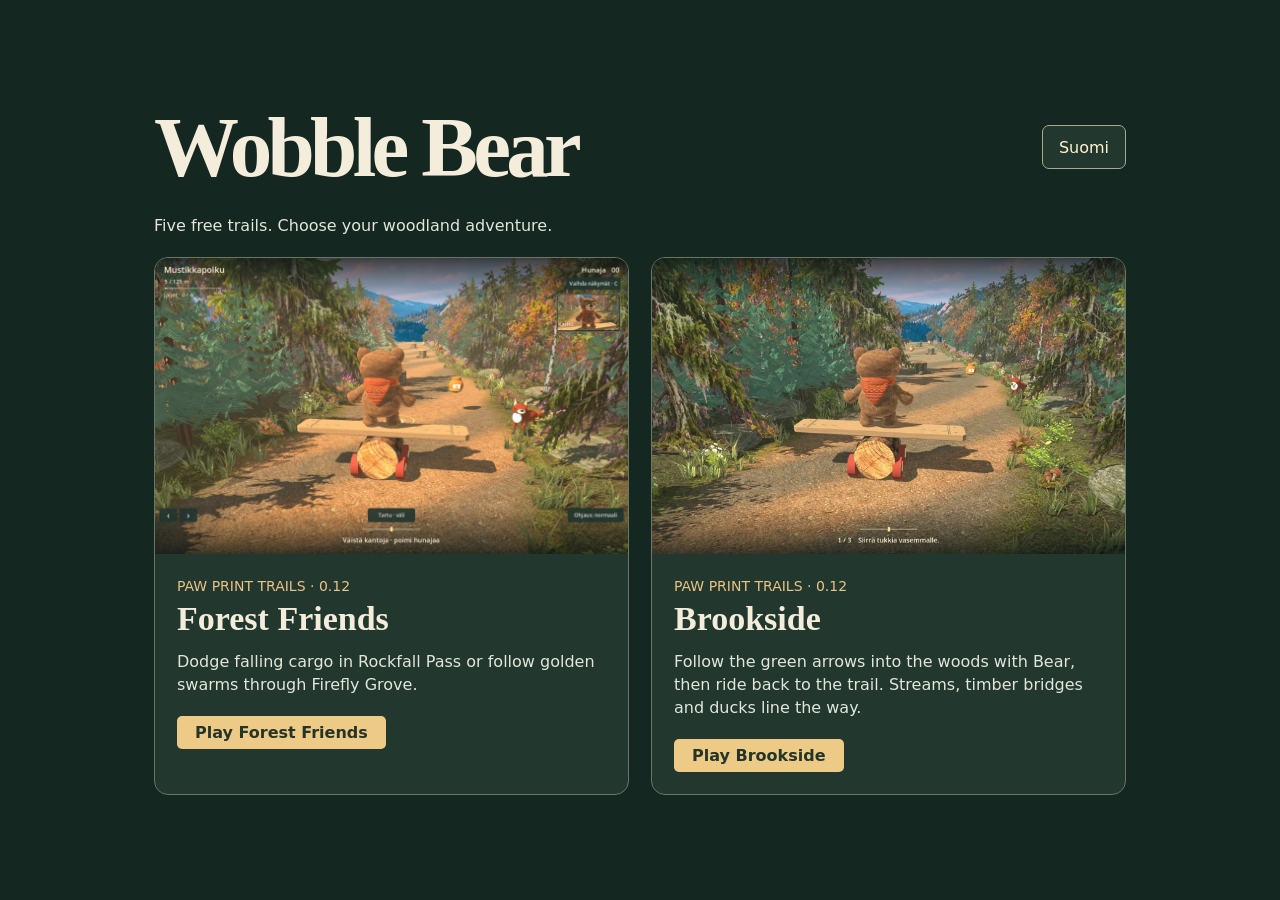
==== index.html @ e185135e "Warn before falling cargo and add Rockfall Pass and Firefly Grove" ====
<!doctype html>
<html lang="en"><head><meta charset="utf-8"><meta name="viewport" content="width=device-width,initial-scale=1"><meta name="theme-color" content="#13251f"><title>Wobble Bear · Choose your trail</title>
<style>
*{box-sizing:border-box}body{margin:0;background:#142720;color:#f5eddb;font-family:system-ui,sans-serif;min-height:100svh;display:grid;align-content:center}main{width:min(1100px,100%);padding:clamp(18px,5vw,64px);margin:auto}h1{font:600 clamp(43px,7vw,85px)/1 Georgia,serif;letter-spacing:-.055em;margin:0 0 32px}.versions{display:grid;grid-template-columns:repeat(auto-fit,minmax(min(100%,290px),1fr));gap:22px}a{display:block;background:#22372d;border:1px solid #677764;border-radius:14px;overflow:hidden;color:inherit;text-decoration:none}a:hover,a:focus-visible{outline:3px solid #ebc57c;outline-offset:3px}img{width:100%;display:block;aspect-ratio:16/10;object-fit:cover}section{padding:22px}small{color:#e8c487;font-size:14px}h2{font:600 34px/1.2 Georgia,serif;margin:4px 0 10px}p{color:#e2e6db;line-height:1.45;margin:0 0 20px}strong{display:inline-block;padding:7px 18px;background:#edcb87;color:#253429;border-radius:5px} 

header{display:flex;justify-content:space-between;align-items:center;gap:12px}#language{border:1px solid #a9a98c;background:#22372d;color:#fff2d0;border-radius:7px;padding:10px 16px;font:inherit;cursor:pointer}#language:focus-visible{outline:3px solid #ebc57c}
header{flex-wrap:wrap;margin-bottom:24px}header h1{margin:0}#language{min-height:44px}
</style><meta name="robots" content="noindex"></head><body><main><header><h1>Wobble Bear</h1><button id="language" type="button">Suomi</button></header><p id="intro">Five free trails. Choose your woodland adventure.</p><div class="versions">
<a href="metsanvaki/"><img src="metsanvaki.webp" alt=""><section><small>PAW PRINT TRAILS · 0.12</small><h2 id="forest">Forest Friends</h2><p id="wood">Dodge falling cargo in Rockfall Pass or follow golden swarms through Firefly Grove.</p><strong id="a">Play Forest Friends</strong></section></a>
<a href="puronvarsi/"><img src="puronvarsi.webp" alt=""><section><small>PAW PRINT TRAILS · 0.12</small><h2 id="brook">Brookside</h2><p id="water">Follow the green arrows into the woods with Bear, then ride back to the trail. Streams, timber bridges and ducks line the way.</p><strong id="b">Play Brookside</strong></section></a>
</div></main><script>
const fi={intro:"Viisi maksutonta rataa. Valitse metsäretki.",forest:"Metsänväki",wood:"Väistä putoavia kuormia Kivisolassa tai seuraa kultaisia valoparvia Kiiltomatolehdossa.",a:"Pelaa Metsänväkeä",brook:"Puronvarsi",water:"Seuraa vihreitä nuolia karhun kanssa metsään ja takaisin päätielle. Matkalla näet puroja, puusiltoja ja sorsia.",b:"Pelaa Puronvartta"};
const en=Object.fromEntries(Object.keys(fi).map(k=>[k,document.getElementById(k).textContent]));
let lang="en";try{if(localStorage.getItem("wobble.language")==="fi") lang="fi"}catch(e){}
function draw(){document.documentElement.lang=lang;document.title=lang==="fi"?"Wobble Bear · Valitse retki":"Wobble Bear · Choose your trail";for(const [k,v] of Object.entries(lang==="fi"?fi:en))document.getElementById(k).textContent=v;document.getElementById("language").textContent=lang==="fi"?"English":"Suomi";document.querySelectorAll("small").forEach(el=>el.textContent=(lang==="fi"?"JÄLKIJAHTI":"PAW PRINT TRAILS")+" · 0.12");}
document.getElementById("language").onclick=()=>{lang=lang==="fi"?"en":"fi";try{localStorage.setItem("wobble.language",lang)}catch(e){}draw()};draw();
</script></body></html>
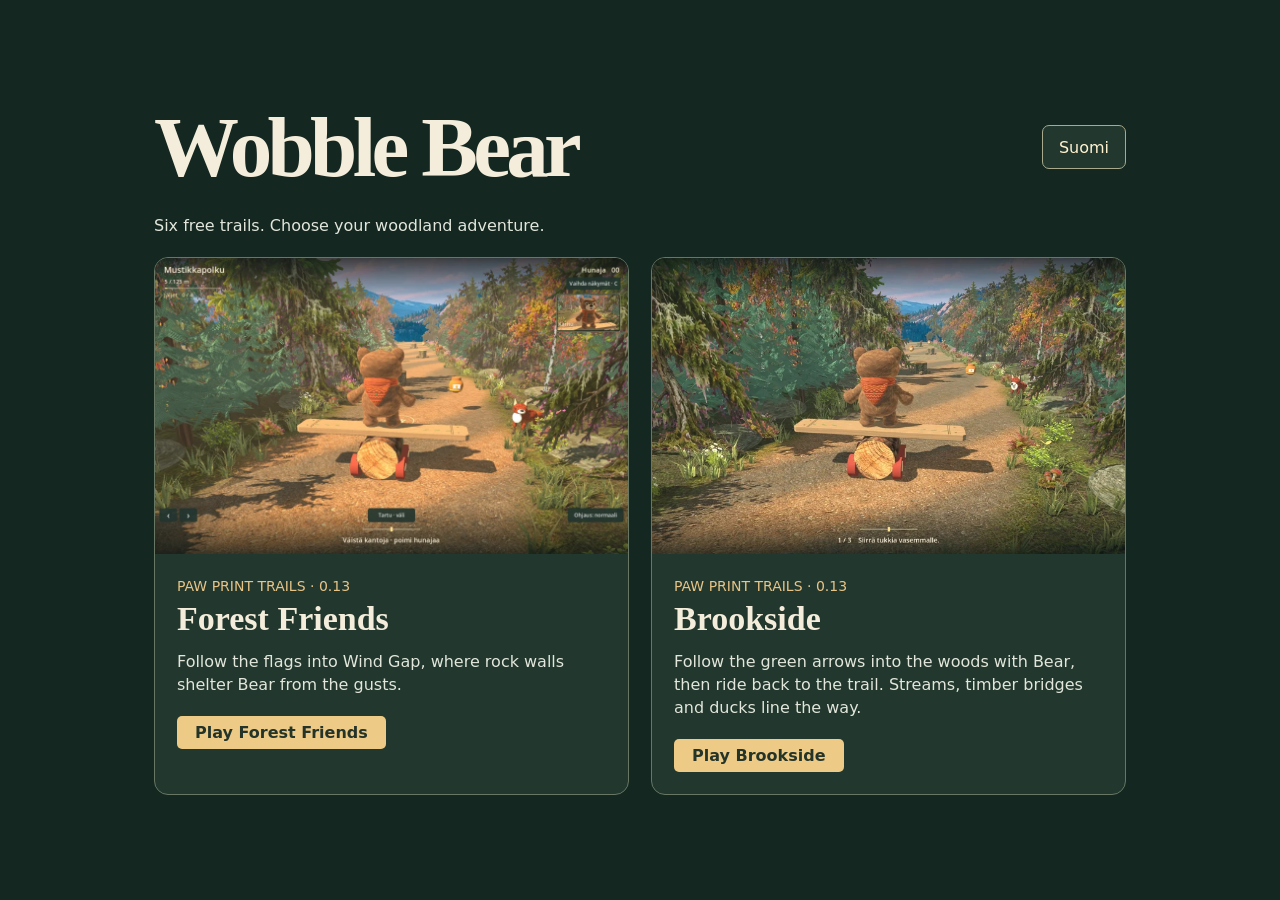
==== commit c0e664e2: "Ride out gusts in Wind Gap and dodge with a full swipe" ====
--- a/index.html
+++ b/index.html
@@ -5,13 +5,13 @@
 
 header{display:flex;justify-content:space-between;align-items:center;gap:12px}#language{border:1px solid #a9a98c;background:#22372d;color:#fff2d0;border-radius:7px;padding:10px 16px;font:inherit;cursor:pointer}#language:focus-visible{outline:3px solid #ebc57c}
 header{flex-wrap:wrap;margin-bottom:24px}header h1{margin:0}#language{min-height:44px}
-</style><meta name="robots" content="noindex"></head><body><main><header><h1>Wobble Bear</h1><button id="language" type="button">Suomi</button></header><p id="intro">Five free trails. Choose your woodland adventure.</p><div class="versions">
-<a href="metsanvaki/"><img src="metsanvaki.webp" alt=""><section><small>PAW PRINT TRAILS · 0.12</small><h2 id="forest">Forest Friends</h2><p id="wood">Dodge falling cargo in Rockfall Pass or follow golden swarms through Firefly Grove.</p><strong id="a">Play Forest Friends</strong></section></a>
-<a href="puronvarsi/"><img src="puronvarsi.webp" alt=""><section><small>PAW PRINT TRAILS · 0.12</small><h2 id="brook">Brookside</h2><p id="water">Follow the green arrows into the woods with Bear, then ride back to the trail. Streams, timber bridges and ducks line the way.</p><strong id="b">Play Brookside</strong></section></a>
+</style><meta name="robots" content="noindex"></head><body><main><header><h1>Wobble Bear</h1><button id="language" type="button">Suomi</button></header><p id="intro">Six free trails. Choose your woodland adventure.</p><div class="versions">
+<a href="metsanvaki/"><img src="metsanvaki.webp" alt=""><section><small>PAW PRINT TRAILS · 0.13</small><h2 id="forest">Forest Friends</h2><p id="wood">Follow the flags into Wind Gap, where rock walls shelter Bear from the gusts.</p><strong id="a">Play Forest Friends</strong></section></a>
+<a href="puronvarsi/"><img src="puronvarsi.webp" alt=""><section><small>PAW PRINT TRAILS · 0.13</small><h2 id="brook">Brookside</h2><p id="water">Follow the green arrows into the woods with Bear, then ride back to the trail. Streams, timber bridges and ducks line the way.</p><strong id="b">Play Brookside</strong></section></a>
 </div></main><script>
-const fi={intro:"Viisi maksutonta rataa. Valitse metsäretki.",forest:"Metsänväki",wood:"Väistä putoavia kuormia Kivisolassa tai seuraa kultaisia valoparvia Kiiltomatolehdossa.",a:"Pelaa Metsänväkeä",brook:"Puronvarsi",water:"Seuraa vihreitä nuolia karhun kanssa metsään ja takaisin päätielle. Matkalla näet puroja, puusiltoja ja sorsia.",b:"Pelaa Puronvartta"};
+const fi={intro:"Kuusi maksutonta rataa. Valitse metsäretki.",forest:"Metsänväki",wood:"Seuraa viirejä Tuulikuruun. Ohjaa kalliovallin suojiin, kun tuuli yltyy.",a:"Pelaa Metsänväkeä",brook:"Puronvarsi",water:"Seuraa vihreitä nuolia karhun kanssa metsään ja takaisin päätielle. Matkalla näet puroja, puusiltoja ja sorsia.",b:"Pelaa Puronvartta"};
 const en=Object.fromEntries(Object.keys(fi).map(k=>[k,document.getElementById(k).textContent]));
 let lang="en";try{if(localStorage.getItem("wobble.language")==="fi") lang="fi"}catch(e){}
-function draw(){document.documentElement.lang=lang;document.title=lang==="fi"?"Wobble Bear · Valitse retki":"Wobble Bear · Choose your trail";for(const [k,v] of Object.entries(lang==="fi"?fi:en))document.getElementById(k).textContent=v;document.getElementById("language").textContent=lang==="fi"?"English":"Suomi";document.querySelectorAll("small").forEach(el=>el.textContent=(lang==="fi"?"JÄLKIJAHTI":"PAW PRINT TRAILS")+" · 0.12");}
+function draw(){document.documentElement.lang=lang;document.title=lang==="fi"?"Wobble Bear · Valitse retki":"Wobble Bear · Choose your trail";for(const [k,v] of Object.entries(lang==="fi"?fi:en))document.getElementById(k).textContent=v;document.getElementById("language").textContent=lang==="fi"?"English":"Suomi";document.querySelectorAll("small").forEach(el=>el.textContent=(lang==="fi"?"JÄLKIJAHTI":"PAW PRINT TRAILS")+" · 0.13");}
 document.getElementById("language").onclick=()=>{lang=lang==="fi"?"en":"fi";try{localStorage.setItem("wobble.language",lang)}catch(e){}draw()};draw();
 </script></body></html>
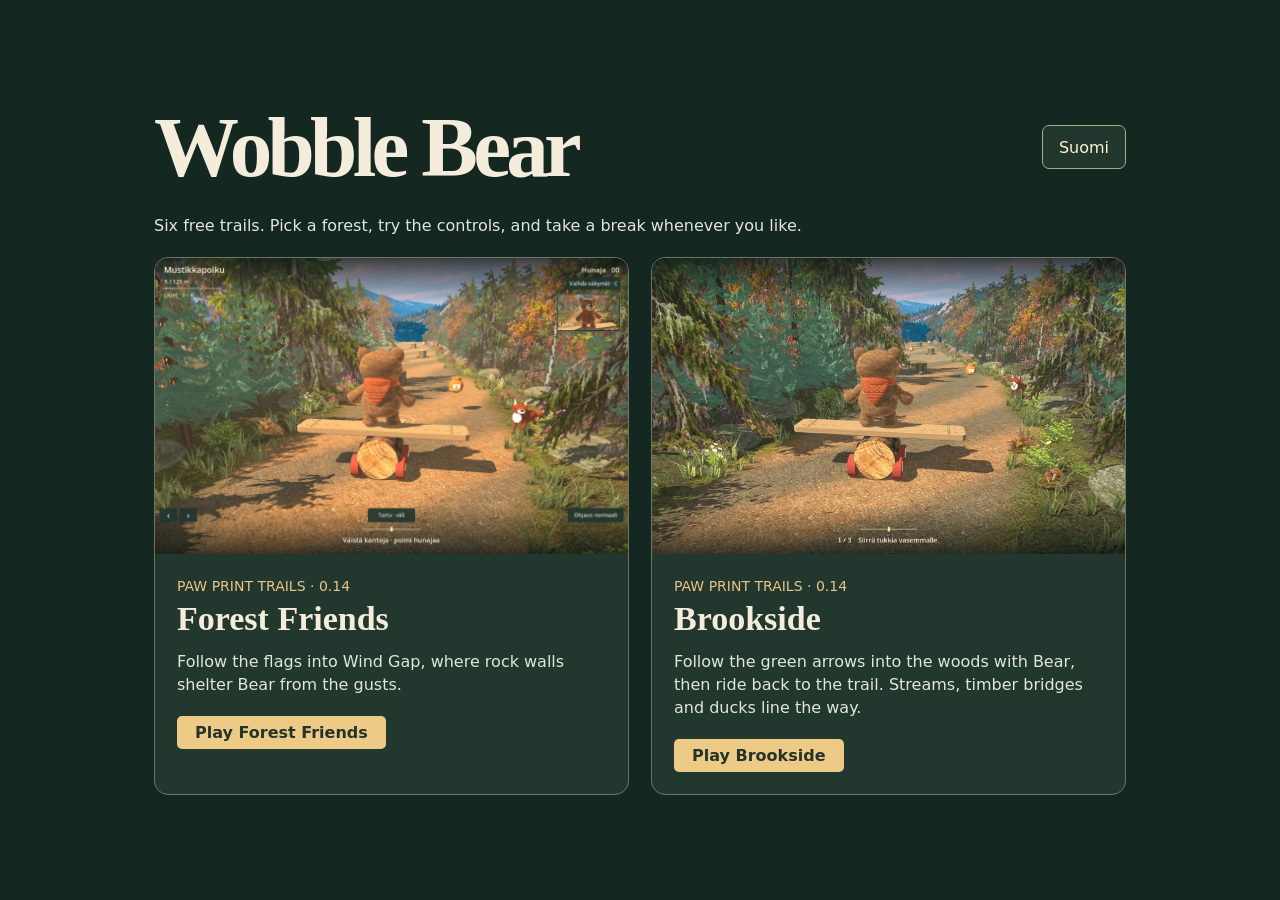
==== commit c8265cab: "Release 0.14: pause the trail and find the board after a tumble" ====
--- a/index.html
+++ b/index.html
@@ -5,13 +5,13 @@
 
 header{display:flex;justify-content:space-between;align-items:center;gap:12px}#language{border:1px solid #a9a98c;background:#22372d;color:#fff2d0;border-radius:7px;padding:10px 16px;font:inherit;cursor:pointer}#language:focus-visible{outline:3px solid #ebc57c}
 header{flex-wrap:wrap;margin-bottom:24px}header h1{margin:0}#language{min-height:44px}
-</style><meta name="robots" content="noindex"></head><body><main><header><h1>Wobble Bear</h1><button id="language" type="button">Suomi</button></header><p id="intro">Six free trails. Choose your woodland adventure.</p><div class="versions">
-<a href="metsanvaki/"><img src="metsanvaki.webp" alt=""><section><small>PAW PRINT TRAILS · 0.13</small><h2 id="forest">Forest Friends</h2><p id="wood">Follow the flags into Wind Gap, where rock walls shelter Bear from the gusts.</p><strong id="a">Play Forest Friends</strong></section></a>
-<a href="puronvarsi/"><img src="puronvarsi.webp" alt=""><section><small>PAW PRINT TRAILS · 0.13</small><h2 id="brook">Brookside</h2><p id="water">Follow the green arrows into the woods with Bear, then ride back to the trail. Streams, timber bridges and ducks line the way.</p><strong id="b">Play Brookside</strong></section></a>
+</style><meta name="robots" content="noindex"></head><body><main><header><h1>Wobble Bear</h1><button id="language" type="button">Suomi</button></header><p id="intro">Six free trails. Pick a forest, try the controls, and take a break whenever you like.</p><div class="versions">
+<a href="metsanvaki/"><img src="metsanvaki.webp" alt=""><section><small>PAW PRINT TRAILS · 0.14</small><h2 id="forest">Forest Friends</h2><p id="wood">Follow the flags into Wind Gap, where rock walls shelter Bear from the gusts.</p><strong id="a">Play Forest Friends</strong></section></a>
+<a href="puronvarsi/"><img src="puronvarsi.webp" alt=""><section><small>PAW PRINT TRAILS · 0.14</small><h2 id="brook">Brookside</h2><p id="water">Follow the green arrows into the woods with Bear, then ride back to the trail. Streams, timber bridges and ducks line the way.</p><strong id="b">Play Brookside</strong></section></a>
 </div></main><script>
-const fi={intro:"Kuusi maksutonta rataa. Valitse metsäretki.",forest:"Metsänväki",wood:"Seuraa viirejä Tuulikuruun. Ohjaa kalliovallin suojiin, kun tuuli yltyy.",a:"Pelaa Metsänväkeä",brook:"Puronvarsi",water:"Seuraa vihreitä nuolia karhun kanssa metsään ja takaisin päätielle. Matkalla näet puroja, puusiltoja ja sorsia.",b:"Pelaa Puronvartta"};
+const fi={intro:"Kuusi maksutonta rataa. Valitse metsä, kokeile ohjausta ja pidä tauko silloin kun haluat.",forest:"Metsänväki",wood:"Seuraa viirejä Tuulikuruun. Ohjaa kalliovallin suojiin, kun tuuli yltyy.",a:"Pelaa Metsänväkeä",brook:"Puronvarsi",water:"Seuraa vihreitä nuolia karhun kanssa metsään ja takaisin päätielle. Matkalla näet puroja, puusiltoja ja sorsia.",b:"Pelaa Puronvartta"};
 const en=Object.fromEntries(Object.keys(fi).map(k=>[k,document.getElementById(k).textContent]));
 let lang="en";try{if(localStorage.getItem("wobble.language")==="fi") lang="fi"}catch(e){}
-function draw(){document.documentElement.lang=lang;document.title=lang==="fi"?"Wobble Bear · Valitse retki":"Wobble Bear · Choose your trail";for(const [k,v] of Object.entries(lang==="fi"?fi:en))document.getElementById(k).textContent=v;document.getElementById("language").textContent=lang==="fi"?"English":"Suomi";document.querySelectorAll("small").forEach(el=>el.textContent=(lang==="fi"?"JÄLKIJAHTI":"PAW PRINT TRAILS")+" · 0.13");}
+function draw(){document.documentElement.lang=lang;document.title=lang==="fi"?"Wobble Bear · Valitse retki":"Wobble Bear · Choose your trail";for(const [k,v] of Object.entries(lang==="fi"?fi:en))document.getElementById(k).textContent=v;document.getElementById("language").textContent=lang==="fi"?"English":"Suomi";document.querySelectorAll("small").forEach(el=>el.textContent=(lang==="fi"?"JÄLKIJAHTI":"PAW PRINT TRAILS")+" · 0.14");}
 document.getElementById("language").onclick=()=>{lang=lang==="fi"?"en":"fi";try{localStorage.setItem("wobble.language",lang)}catch(e){}draw()};draw();
 </script></body></html>
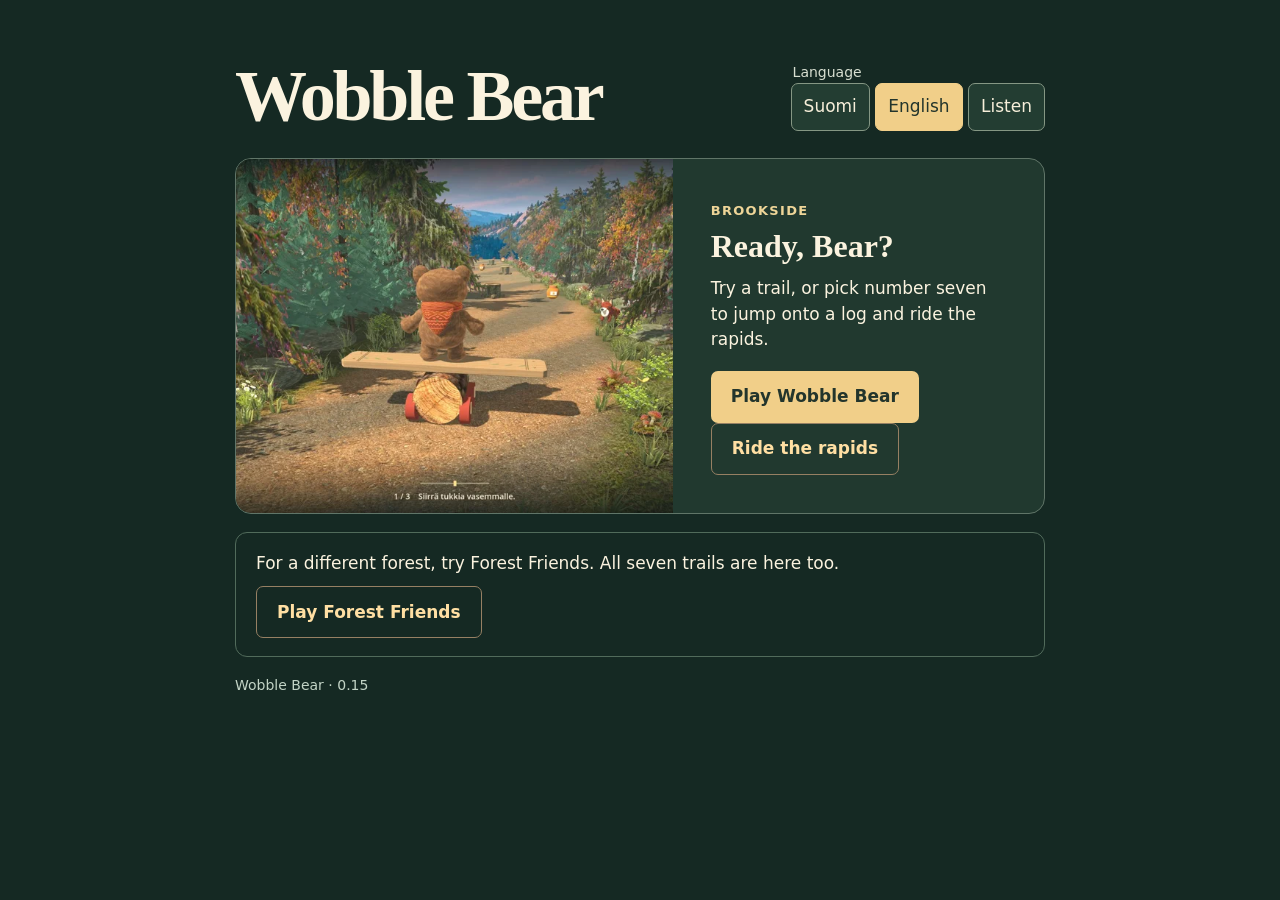
==== commit b6e0a1ca: "Release 0.15: Teron koski, Finnish guidance and two-thumb play" ====
--- a/index.html
+++ b/index.html
@@ -1,17 +1,10 @@
 <!doctype html>
-<html lang="en"><head><meta charset="utf-8"><meta name="viewport" content="width=device-width,initial-scale=1"><meta name="theme-color" content="#13251f"><title>Wobble Bear · Choose your trail</title>
-<style>
-*{box-sizing:border-box}body{margin:0;background:#142720;color:#f5eddb;font-family:system-ui,sans-serif;min-height:100svh;display:grid;align-content:center}main{width:min(1100px,100%);padding:clamp(18px,5vw,64px);margin:auto}h1{font:600 clamp(43px,7vw,85px)/1 Georgia,serif;letter-spacing:-.055em;margin:0 0 32px}.versions{display:grid;grid-template-columns:repeat(auto-fit,minmax(min(100%,290px),1fr));gap:22px}a{display:block;background:#22372d;border:1px solid #677764;border-radius:14px;overflow:hidden;color:inherit;text-decoration:none}a:hover,a:focus-visible{outline:3px solid #ebc57c;outline-offset:3px}img{width:100%;display:block;aspect-ratio:16/10;object-fit:cover}section{padding:22px}small{color:#e8c487;font-size:14px}h2{font:600 34px/1.2 Georgia,serif;margin:4px 0 10px}p{color:#e2e6db;line-height:1.45;margin:0 0 20px}strong{display:inline-block;padding:7px 18px;background:#edcb87;color:#253429;border-radius:5px} 
-
-header{display:flex;justify-content:space-between;align-items:center;gap:12px}#language{border:1px solid #a9a98c;background:#22372d;color:#fff2d0;border-radius:7px;padding:10px 16px;font:inherit;cursor:pointer}#language:focus-visible{outline:3px solid #ebc57c}
-header{flex-wrap:wrap;margin-bottom:24px}header h1{margin:0}#language{min-height:44px}
-</style><meta name="robots" content="noindex"></head><body><main><header><h1>Wobble Bear</h1><button id="language" type="button">Suomi</button></header><p id="intro">Six free trails. Pick a forest, try the controls, and take a break whenever you like.</p><div class="versions">
-<a href="metsanvaki/"><img src="metsanvaki.webp" alt=""><section><small>PAW PRINT TRAILS · 0.14</small><h2 id="forest">Forest Friends</h2><p id="wood">Follow the flags into Wind Gap, where rock walls shelter Bear from the gusts.</p><strong id="a">Play Forest Friends</strong></section></a>
-<a href="puronvarsi/"><img src="puronvarsi.webp" alt=""><section><small>PAW PRINT TRAILS · 0.14</small><h2 id="brook">Brookside</h2><p id="water">Follow the green arrows into the woods with Bear, then ride back to the trail. Streams, timber bridges and ducks line the way.</p><strong id="b">Play Brookside</strong></section></a>
-</div></main><script>
-const fi={intro:"Kuusi maksutonta rataa. Valitse metsä, kokeile ohjausta ja pidä tauko silloin kun haluat.",forest:"Metsänväki",wood:"Seuraa viirejä Tuulikuruun. Ohjaa kalliovallin suojiin, kun tuuli yltyy.",a:"Pelaa Metsänväkeä",brook:"Puronvarsi",water:"Seuraa vihreitä nuolia karhun kanssa metsään ja takaisin päätielle. Matkalla näet puroja, puusiltoja ja sorsia.",b:"Pelaa Puronvartta"};
-const en=Object.fromEntries(Object.keys(fi).map(k=>[k,document.getElementById(k).textContent]));
-let lang="en";try{if(localStorage.getItem("wobble.language")==="fi") lang="fi"}catch(e){}
-function draw(){document.documentElement.lang=lang;document.title=lang==="fi"?"Wobble Bear · Valitse retki":"Wobble Bear · Choose your trail";for(const [k,v] of Object.entries(lang==="fi"?fi:en))document.getElementById(k).textContent=v;document.getElementById("language").textContent=lang==="fi"?"English":"Suomi";document.querySelectorAll("small").forEach(el=>el.textContent=(lang==="fi"?"JÄLKIJAHTI":"PAW PRINT TRAILS")+" · 0.14");}
-document.getElementById("language").onclick=()=>{lang=lang==="fi"?"en":"fi";try{localStorage.setItem("wobble.language",lang)}catch(e){}draw()};draw();
-</script></body></html>
+<html lang="en"><head><meta charset="utf-8"><meta name="viewport" content="width=device-width,initial-scale=1"><meta name="robots" content="noindex"><meta name="theme-color" content="#142720"><title>Wobble Bear</title><style>
+*{box-sizing:border-box}body{margin:0;color:#fbf3df;background:#152923;font:17px/1.5 system-ui,sans-serif}main{width:min(930px,100%);margin:auto;padding:clamp(16px,5vw,60px)}header{display:flex;align-items:center;justify-content:space-between;gap:12px;flex-wrap:wrap;margin-bottom:26px}h1{margin:0;font:600 clamp(38px,7vw,72px)/1 Georgia,serif;letter-spacing:-.045em}fieldset{border:0;margin:0;padding:0}legend{font-size:14px;color:#d8dfd1}button,a{font:inherit}button{cursor:pointer;border:1px solid #859784;background:#233d32;color:#f7efda;min-height:48px;padding:7px 12px;border-radius:7px}button[aria-pressed=true],.play{background:#f1cf89;color:#23352c;border-color:#f1cf89}button:focus-visible,a:focus-visible{outline:3px solid white;outline-offset:4px}.hero{display:grid;grid-template-columns:1fr .85fr;border:1px solid #607568;border-radius:16px;overflow:hidden;background:#21392f}.hero>img{width:100%;height:100%;min-height:270px;object-fit:cover}.content{padding:clamp(18px,4vw,38px)}h2{font:600 32px/1.12 Georgia,serif;margin:6px 0 12px}p{margin:0 0 18px}.kicker{letter-spacing:.10em;font-weight:700;font-size:13px;color:#eed598}.play,.alt{display:inline-flex;align-items:center;justify-content:center;text-decoration:none;min-height:52px;padding:9px 20px;border-radius:7px;font-weight:700}.alt{color:#ffdfa3;border:1px solid #968063}.secondary{margin-top:18px;padding:18px 20px;border:1px solid #516b5b;border-radius:12px}.secondary p{margin-bottom:10px}.version{margin:18px 0;color:#c2d3c5;font-size:14px}@media(max-width:620px){.hero{display:flex;flex-direction:column}.hero>img{min-height:0;height:155px}.content{padding:18px}.play{width:100%}header{margin-bottom:14px}}
+</style></head><body><main><header><h1>Wobble Bear</h1><fieldset><legend id="language">Language</legend><button type="button" id="fi" lang="fi">Suomi</button> <button type="button" id="en" lang="en">English</button> <button id="listen" type="button">Listen</button><audio id="welcome" preload="none"></audio></fieldset></header>
+<div class="hero"><img src="puronvarsi.webp" alt=""><section class="content"><span class="kicker" id="tag">BROOKSIDE</span><h2 id="headline">Ready, Bear?</h2><p id="how">Try a trail, or pick number seven to jump onto a log and ride the rapids.</p><a class="play" id="play" href="puronvarsi/?lang=en">Play Wobble Bear</a> <a class="alt" id="rapids" href="puronvarsi/?lang=en&amp;trail=rapids">Ride the rapids</a></section></div>
+<section class="secondary"><p id="forest">For a different forest, try Forest Friends. All seven trails are here too.</p><a class="alt" id="other" href="metsanvaki/?lang=en">Play Forest Friends</a></section><p class="version">Wobble Bear · 0.15</p></main>
+<script>const copy={en:{listen:"Listen",rapids:"Ride the rapids",language:"Language",tag:"BROOKSIDE",headline:"Ready, Bear?",how:"Try a trail, or pick number seven to jump onto a log and ride the rapids.",play:"Play Wobble Bear",forest:"For a different forest, try Forest Friends. All seven trails are here too.",other:"Play Forest Friends"},fi:{listen:"Kuuntele",rapids:"Laske Teron koski",language:"Kieli",tag:"PURONVARSI",headline:"Lähdetäänkö, karhu?",how:"Valitse metsäretki tai kokeile kenttää seitsemän. Siinä karhu hyppää tukille ja laskee koskea.",play:"Pelaa Wobble Bearia",forest:"Haluatko toiseen metsään? Metsänväessä voit pelata samat seitsemän kenttää.",other:"Pelaa Metsänväkeä"}};
+const query=new URL(location.href).searchParams.get("lang");let lang="en";try{if(localStorage.getItem("wobble.language")==="fi")lang="fi"}catch{}if(query==="en"||query==="fi")lang=query;
+function choose(l){lang=l;document.documentElement.lang=l;for(const [id,s] of Object.entries(copy[l]))document.getElementById(id).textContent=s;for(const code of ["fi","en"])document.getElementById(code).setAttribute("aria-pressed",String(l===code));document.getElementById("play").href="puronvarsi/?lang="+l;document.getElementById("rapids").href="puronvarsi/?trail=rapids&lang="+l;document.getElementById("other").href="metsanvaki/?lang="+l;try{localStorage.setItem("wobble.language",l)}catch{}try{const u=new URL(location.href);u.searchParams.set("lang",l);history.replaceState(null,"",u)}catch{}}
+function speak(){const audio=document.getElementById("welcome");audio.src="welcome-"+lang+".mp3";audio.play().catch(()=>{});} for(const code of ["fi","en"])document.getElementById(code).onclick=()=>{choose(code);speak()};document.getElementById("listen").onclick=speak;choose(lang);</script></body></html>
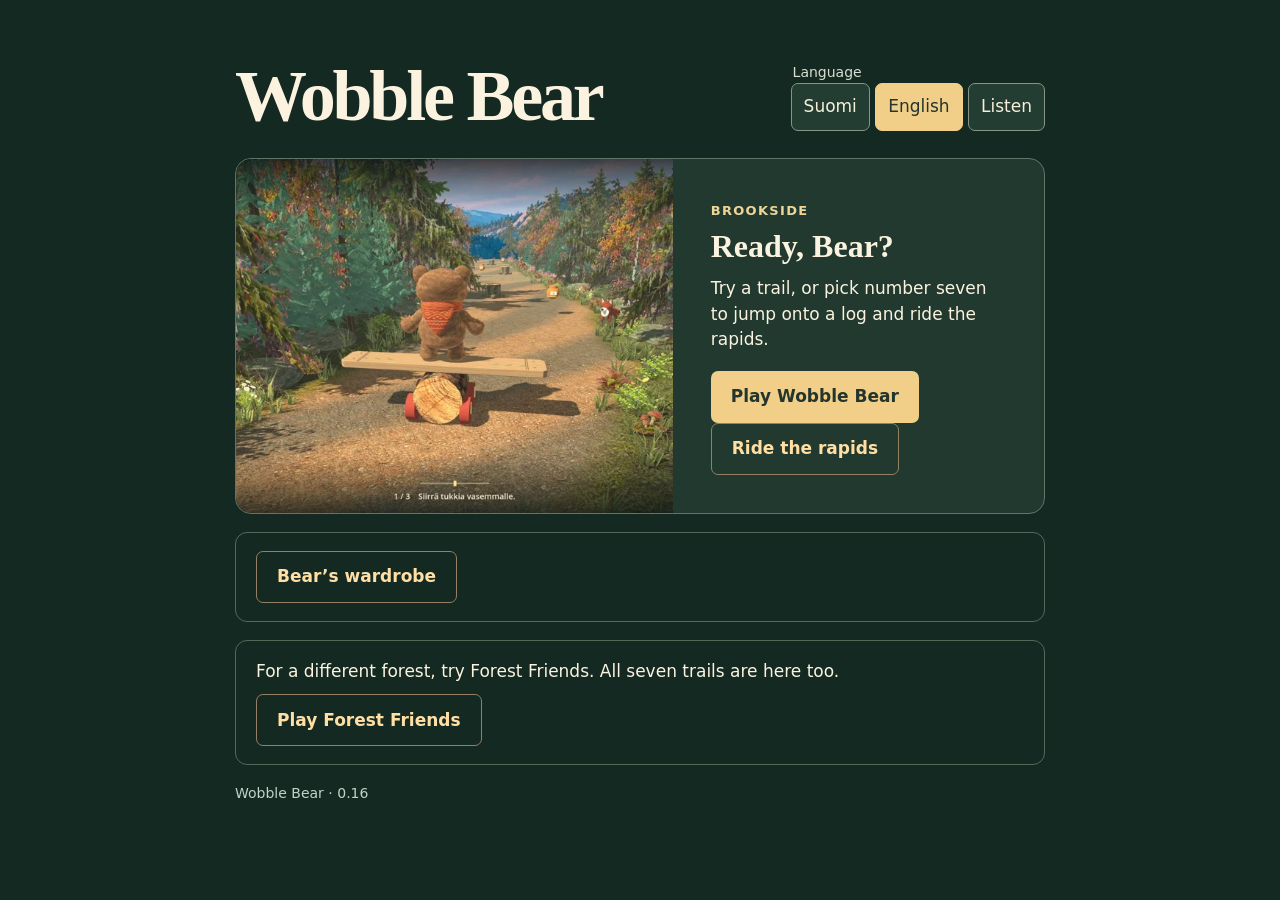
==== commit 34325cf6: "Release 0.16: whitewater, outfits and character voices" ====
--- a/index.html
+++ b/index.html
@@ -3,8 +3,8 @@
 *{box-sizing:border-box}body{margin:0;color:#fbf3df;background:#152923;font:17px/1.5 system-ui,sans-serif}main{width:min(930px,100%);margin:auto;padding:clamp(16px,5vw,60px)}header{display:flex;align-items:center;justify-content:space-between;gap:12px;flex-wrap:wrap;margin-bottom:26px}h1{margin:0;font:600 clamp(38px,7vw,72px)/1 Georgia,serif;letter-spacing:-.045em}fieldset{border:0;margin:0;padding:0}legend{font-size:14px;color:#d8dfd1}button,a{font:inherit}button{cursor:pointer;border:1px solid #859784;background:#233d32;color:#f7efda;min-height:48px;padding:7px 12px;border-radius:7px}button[aria-pressed=true],.play{background:#f1cf89;color:#23352c;border-color:#f1cf89}button:focus-visible,a:focus-visible{outline:3px solid white;outline-offset:4px}.hero{display:grid;grid-template-columns:1fr .85fr;border:1px solid #607568;border-radius:16px;overflow:hidden;background:#21392f}.hero>img{width:100%;height:100%;min-height:270px;object-fit:cover}.content{padding:clamp(18px,4vw,38px)}h2{font:600 32px/1.12 Georgia,serif;margin:6px 0 12px}p{margin:0 0 18px}.kicker{letter-spacing:.10em;font-weight:700;font-size:13px;color:#eed598}.play,.alt{display:inline-flex;align-items:center;justify-content:center;text-decoration:none;min-height:52px;padding:9px 20px;border-radius:7px;font-weight:700}.alt{color:#ffdfa3;border:1px solid #968063}.secondary{margin-top:18px;padding:18px 20px;border:1px solid #516b5b;border-radius:12px}.secondary p{margin-bottom:10px}.version{margin:18px 0;color:#c2d3c5;font-size:14px}@media(max-width:620px){.hero{display:flex;flex-direction:column}.hero>img{min-height:0;height:155px}.content{padding:18px}.play{width:100%}header{margin-bottom:14px}}
 </style></head><body><main><header><h1>Wobble Bear</h1><fieldset><legend id="language">Language</legend><button type="button" id="fi" lang="fi">Suomi</button> <button type="button" id="en" lang="en">English</button> <button id="listen" type="button">Listen</button><audio id="welcome" preload="none"></audio></fieldset></header>
 <div class="hero"><img src="puronvarsi.webp" alt=""><section class="content"><span class="kicker" id="tag">BROOKSIDE</span><h2 id="headline">Ready, Bear?</h2><p id="how">Try a trail, or pick number seven to jump onto a log and ride the rapids.</p><a class="play" id="play" href="puronvarsi/?lang=en">Play Wobble Bear</a> <a class="alt" id="rapids" href="puronvarsi/?lang=en&amp;trail=rapids">Ride the rapids</a></section></div>
-<section class="secondary"><p id="forest">For a different forest, try Forest Friends. All seven trails are here too.</p><a class="alt" id="other" href="metsanvaki/?lang=en">Play Forest Friends</a></section><p class="version">Wobble Bear · 0.15</p></main>
-<script>const copy={en:{listen:"Listen",rapids:"Ride the rapids",language:"Language",tag:"BROOKSIDE",headline:"Ready, Bear?",how:"Try a trail, or pick number seven to jump onto a log and ride the rapids.",play:"Play Wobble Bear",forest:"For a different forest, try Forest Friends. All seven trails are here too.",other:"Play Forest Friends"},fi:{listen:"Kuuntele",rapids:"Laske Teron koski",language:"Kieli",tag:"PURONVARSI",headline:"Lähdetäänkö, karhu?",how:"Valitse metsäretki tai kokeile kenttää seitsemän. Siinä karhu hyppää tukille ja laskee koskea.",play:"Pelaa Wobble Bearia",forest:"Haluatko toiseen metsään? Metsänväessä voit pelata samat seitsemän kenttää.",other:"Pelaa Metsänväkeä"}};
+<section class="secondary"><a class="alt" id="closet" href="puronvarsi/?lang=en&amp;wardrobe=1">Bear’s wardrobe</a></section><section class="secondary"><p id="forest">For a different forest, try Forest Friends. All seven trails are here too.</p><a class="alt" id="other" href="metsanvaki/?lang=en">Play Forest Friends</a></section><p class="version">Wobble Bear · 0.16</p></main>
+<script>const copy={en:{closet:"Bear’s wardrobe",listen:"Listen",rapids:"Ride the rapids",language:"Language",tag:"BROOKSIDE",headline:"Ready, Bear?",how:"Try a trail, or pick number seven to jump onto a log and ride the rapids.",play:"Play Wobble Bear",forest:"For a different forest, try Forest Friends. All seven trails are here too.",other:"Play Forest Friends"},fi:{closet:"Karhun vaatekaappi",listen:"Kuuntele",rapids:"Laske Teron koski",language:"Kieli",tag:"PURONVARSI",headline:"Lähdetäänkö, karhu?",how:"Valitse metsäretki tai kokeile kenttää seitsemän. Siinä karhu hyppää tukille ja laskee koskea.",play:"Pelaa Wobble Bearia",forest:"Haluatko toiseen metsään? Metsänväessä voit pelata samat seitsemän kenttää.",other:"Pelaa Metsänväkeä"}};
 const query=new URL(location.href).searchParams.get("lang");let lang="en";try{if(localStorage.getItem("wobble.language")==="fi")lang="fi"}catch{}if(query==="en"||query==="fi")lang=query;
-function choose(l){lang=l;document.documentElement.lang=l;for(const [id,s] of Object.entries(copy[l]))document.getElementById(id).textContent=s;for(const code of ["fi","en"])document.getElementById(code).setAttribute("aria-pressed",String(l===code));document.getElementById("play").href="puronvarsi/?lang="+l;document.getElementById("rapids").href="puronvarsi/?trail=rapids&lang="+l;document.getElementById("other").href="metsanvaki/?lang="+l;try{localStorage.setItem("wobble.language",l)}catch{}try{const u=new URL(location.href);u.searchParams.set("lang",l);history.replaceState(null,"",u)}catch{}}
+function choose(l){lang=l;document.documentElement.lang=l;for(const [id,s] of Object.entries(copy[l]))document.getElementById(id).textContent=s;for(const code of ["fi","en"])document.getElementById(code).setAttribute("aria-pressed",String(l===code));document.getElementById("play").href="puronvarsi/?lang="+l;document.getElementById("rapids").href="puronvarsi/?trail=rapids&lang="+l;document.getElementById("closet").href="puronvarsi/?wardrobe=1&lang="+l;document.getElementById("other").href="metsanvaki/?lang="+l;try{localStorage.setItem("wobble.language",l)}catch{}try{const u=new URL(location.href);u.searchParams.set("lang",l);history.replaceState(null,"",u)}catch{}}
 function speak(){const audio=document.getElementById("welcome");audio.src="welcome-"+lang+".mp3";audio.play().catch(()=>{});} for(const code of ["fi","en"])document.getElementById(code).onclick=()=>{choose(code);speak()};document.getElementById("listen").onclick=speak;choose(lang);</script></body></html>
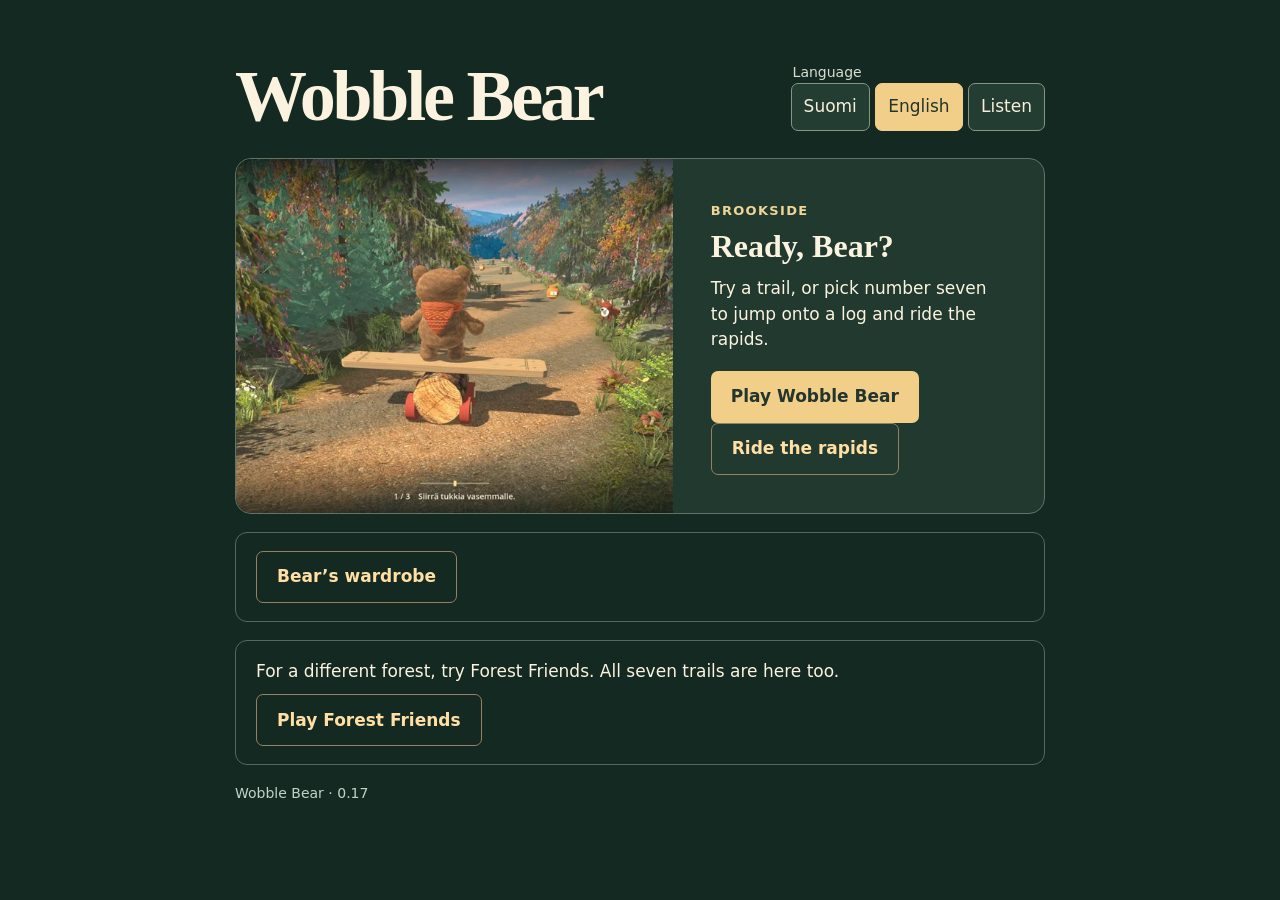
==== commit 5e48e661: "Release 0.17: riding stance, river gates and bank wildlife" ====
--- a/index.html
+++ b/index.html
@@ -3,7 +3,7 @@
 *{box-sizing:border-box}body{margin:0;color:#fbf3df;background:#152923;font:17px/1.5 system-ui,sans-serif}main{width:min(930px,100%);margin:auto;padding:clamp(16px,5vw,60px)}header{display:flex;align-items:center;justify-content:space-between;gap:12px;flex-wrap:wrap;margin-bottom:26px}h1{margin:0;font:600 clamp(38px,7vw,72px)/1 Georgia,serif;letter-spacing:-.045em}fieldset{border:0;margin:0;padding:0}legend{font-size:14px;color:#d8dfd1}button,a{font:inherit}button{cursor:pointer;border:1px solid #859784;background:#233d32;color:#f7efda;min-height:48px;padding:7px 12px;border-radius:7px}button[aria-pressed=true],.play{background:#f1cf89;color:#23352c;border-color:#f1cf89}button:focus-visible,a:focus-visible{outline:3px solid white;outline-offset:4px}.hero{display:grid;grid-template-columns:1fr .85fr;border:1px solid #607568;border-radius:16px;overflow:hidden;background:#21392f}.hero>img{width:100%;height:100%;min-height:270px;object-fit:cover}.content{padding:clamp(18px,4vw,38px)}h2{font:600 32px/1.12 Georgia,serif;margin:6px 0 12px}p{margin:0 0 18px}.kicker{letter-spacing:.10em;font-weight:700;font-size:13px;color:#eed598}.play,.alt{display:inline-flex;align-items:center;justify-content:center;text-decoration:none;min-height:52px;padding:9px 20px;border-radius:7px;font-weight:700}.alt{color:#ffdfa3;border:1px solid #968063}.secondary{margin-top:18px;padding:18px 20px;border:1px solid #516b5b;border-radius:12px}.secondary p{margin-bottom:10px}.version{margin:18px 0;color:#c2d3c5;font-size:14px}@media(max-width:620px){.hero{display:flex;flex-direction:column}.hero>img{min-height:0;height:155px}.content{padding:18px}.play{width:100%}header{margin-bottom:14px}}
 </style></head><body><main><header><h1>Wobble Bear</h1><fieldset><legend id="language">Language</legend><button type="button" id="fi" lang="fi">Suomi</button> <button type="button" id="en" lang="en">English</button> <button id="listen" type="button">Listen</button><audio id="welcome" preload="none"></audio></fieldset></header>
 <div class="hero"><img src="puronvarsi.webp" alt=""><section class="content"><span class="kicker" id="tag">BROOKSIDE</span><h2 id="headline">Ready, Bear?</h2><p id="how">Try a trail, or pick number seven to jump onto a log and ride the rapids.</p><a class="play" id="play" href="puronvarsi/?lang=en">Play Wobble Bear</a> <a class="alt" id="rapids" href="puronvarsi/?lang=en&amp;trail=rapids">Ride the rapids</a></section></div>
-<section class="secondary"><a class="alt" id="closet" href="puronvarsi/?lang=en&amp;wardrobe=1">Bear’s wardrobe</a></section><section class="secondary"><p id="forest">For a different forest, try Forest Friends. All seven trails are here too.</p><a class="alt" id="other" href="metsanvaki/?lang=en">Play Forest Friends</a></section><p class="version">Wobble Bear · 0.16</p></main>
+<section class="secondary"><a class="alt" id="closet" href="puronvarsi/?lang=en&amp;wardrobe=1">Bear’s wardrobe</a></section><section class="secondary"><p id="forest">For a different forest, try Forest Friends. All seven trails are here too.</p><a class="alt" id="other" href="metsanvaki/?lang=en">Play Forest Friends</a></section><p class="version">Wobble Bear · 0.17</p></main>
 <script>const copy={en:{closet:"Bear’s wardrobe",listen:"Listen",rapids:"Ride the rapids",language:"Language",tag:"BROOKSIDE",headline:"Ready, Bear?",how:"Try a trail, or pick number seven to jump onto a log and ride the rapids.",play:"Play Wobble Bear",forest:"For a different forest, try Forest Friends. All seven trails are here too.",other:"Play Forest Friends"},fi:{closet:"Karhun vaatekaappi",listen:"Kuuntele",rapids:"Laske Teron koski",language:"Kieli",tag:"PURONVARSI",headline:"Lähdetäänkö, karhu?",how:"Valitse metsäretki tai kokeile kenttää seitsemän. Siinä karhu hyppää tukille ja laskee koskea.",play:"Pelaa Wobble Bearia",forest:"Haluatko toiseen metsään? Metsänväessä voit pelata samat seitsemän kenttää.",other:"Pelaa Metsänväkeä"}};
 const query=new URL(location.href).searchParams.get("lang");let lang="en";try{if(localStorage.getItem("wobble.language")==="fi")lang="fi"}catch{}if(query==="en"||query==="fi")lang=query;
 function choose(l){lang=l;document.documentElement.lang=l;for(const [id,s] of Object.entries(copy[l]))document.getElementById(id).textContent=s;for(const code of ["fi","en"])document.getElementById(code).setAttribute("aria-pressed",String(l===code));document.getElementById("play").href="puronvarsi/?lang="+l;document.getElementById("rapids").href="puronvarsi/?trail=rapids&lang="+l;document.getElementById("closet").href="puronvarsi/?wardrobe=1&lang="+l;document.getElementById("other").href="metsanvaki/?lang="+l;try{localStorage.setItem("wobble.language",l)}catch{}try{const u=new URL(location.href);u.searchParams.set("lang",l);history.replaceState(null,"",u)}catch{}}
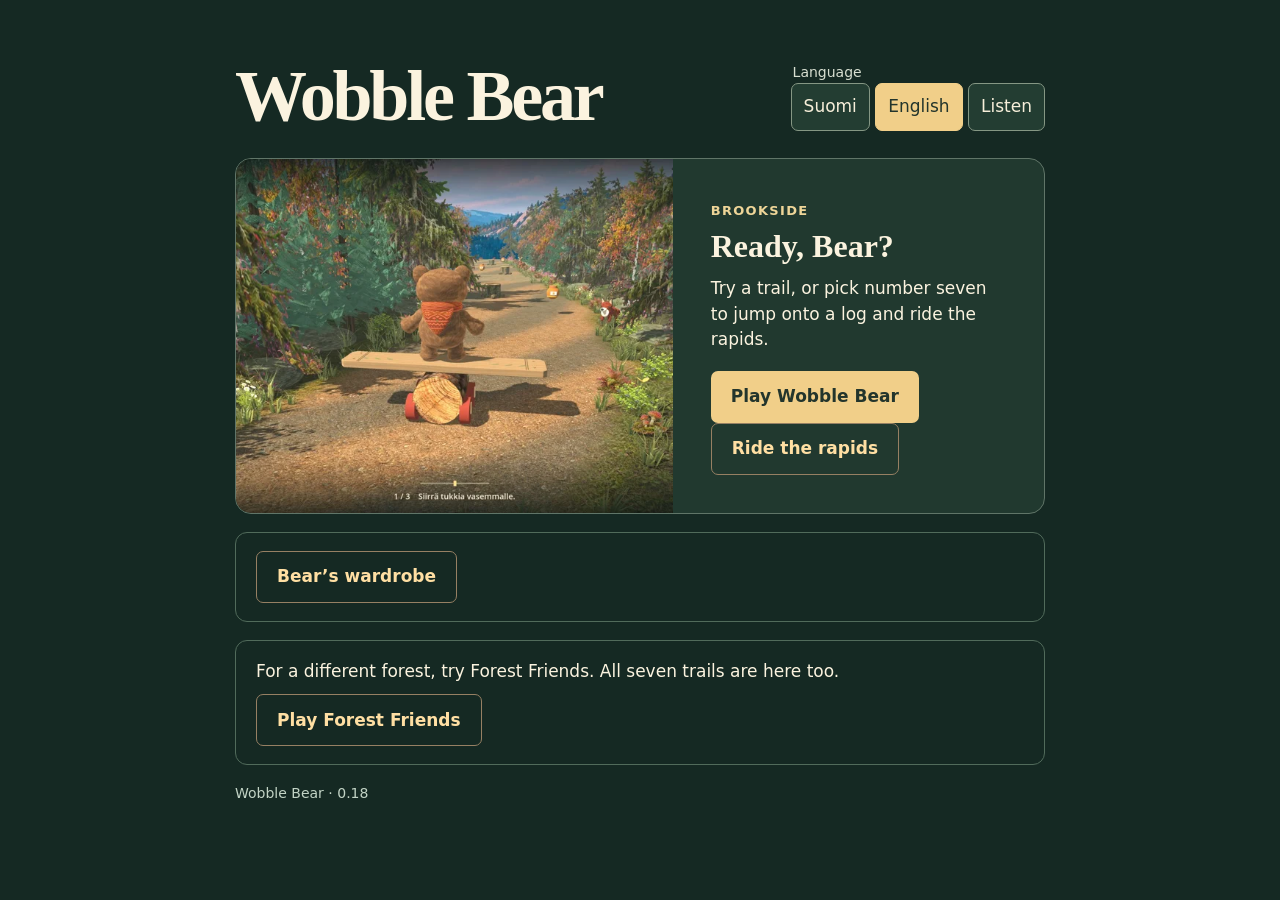
==== commit 51268c5a: "Release 0.18: side waves, swimming and climbing back aboard" ====
--- a/index.html
+++ b/index.html
@@ -3,7 +3,7 @@
 *{box-sizing:border-box}body{margin:0;color:#fbf3df;background:#152923;font:17px/1.5 system-ui,sans-serif}main{width:min(930px,100%);margin:auto;padding:clamp(16px,5vw,60px)}header{display:flex;align-items:center;justify-content:space-between;gap:12px;flex-wrap:wrap;margin-bottom:26px}h1{margin:0;font:600 clamp(38px,7vw,72px)/1 Georgia,serif;letter-spacing:-.045em}fieldset{border:0;margin:0;padding:0}legend{font-size:14px;color:#d8dfd1}button,a{font:inherit}button{cursor:pointer;border:1px solid #859784;background:#233d32;color:#f7efda;min-height:48px;padding:7px 12px;border-radius:7px}button[aria-pressed=true],.play{background:#f1cf89;color:#23352c;border-color:#f1cf89}button:focus-visible,a:focus-visible{outline:3px solid white;outline-offset:4px}.hero{display:grid;grid-template-columns:1fr .85fr;border:1px solid #607568;border-radius:16px;overflow:hidden;background:#21392f}.hero>img{width:100%;height:100%;min-height:270px;object-fit:cover}.content{padding:clamp(18px,4vw,38px)}h2{font:600 32px/1.12 Georgia,serif;margin:6px 0 12px}p{margin:0 0 18px}.kicker{letter-spacing:.10em;font-weight:700;font-size:13px;color:#eed598}.play,.alt{display:inline-flex;align-items:center;justify-content:center;text-decoration:none;min-height:52px;padding:9px 20px;border-radius:7px;font-weight:700}.alt{color:#ffdfa3;border:1px solid #968063}.secondary{margin-top:18px;padding:18px 20px;border:1px solid #516b5b;border-radius:12px}.secondary p{margin-bottom:10px}.version{margin:18px 0;color:#c2d3c5;font-size:14px}@media(max-width:620px){.hero{display:flex;flex-direction:column}.hero>img{min-height:0;height:155px}.content{padding:18px}.play{width:100%}header{margin-bottom:14px}}
 </style></head><body><main><header><h1>Wobble Bear</h1><fieldset><legend id="language">Language</legend><button type="button" id="fi" lang="fi">Suomi</button> <button type="button" id="en" lang="en">English</button> <button id="listen" type="button">Listen</button><audio id="welcome" preload="none"></audio></fieldset></header>
 <div class="hero"><img src="puronvarsi.webp" alt=""><section class="content"><span class="kicker" id="tag">BROOKSIDE</span><h2 id="headline">Ready, Bear?</h2><p id="how">Try a trail, or pick number seven to jump onto a log and ride the rapids.</p><a class="play" id="play" href="puronvarsi/?lang=en">Play Wobble Bear</a> <a class="alt" id="rapids" href="puronvarsi/?lang=en&amp;trail=rapids">Ride the rapids</a></section></div>
-<section class="secondary"><a class="alt" id="closet" href="puronvarsi/?lang=en&amp;wardrobe=1">Bear’s wardrobe</a></section><section class="secondary"><p id="forest">For a different forest, try Forest Friends. All seven trails are here too.</p><a class="alt" id="other" href="metsanvaki/?lang=en">Play Forest Friends</a></section><p class="version">Wobble Bear · 0.17</p></main>
+<section class="secondary"><a class="alt" id="closet" href="puronvarsi/?lang=en&amp;wardrobe=1">Bear’s wardrobe</a></section><section class="secondary"><p id="forest">For a different forest, try Forest Friends. All seven trails are here too.</p><a class="alt" id="other" href="metsanvaki/?lang=en">Play Forest Friends</a></section><p class="version">Wobble Bear · 0.18</p></main>
 <script>const copy={en:{closet:"Bear’s wardrobe",listen:"Listen",rapids:"Ride the rapids",language:"Language",tag:"BROOKSIDE",headline:"Ready, Bear?",how:"Try a trail, or pick number seven to jump onto a log and ride the rapids.",play:"Play Wobble Bear",forest:"For a different forest, try Forest Friends. All seven trails are here too.",other:"Play Forest Friends"},fi:{closet:"Karhun vaatekaappi",listen:"Kuuntele",rapids:"Laske Teron koski",language:"Kieli",tag:"PURONVARSI",headline:"Lähdetäänkö, karhu?",how:"Valitse metsäretki tai kokeile kenttää seitsemän. Siinä karhu hyppää tukille ja laskee koskea.",play:"Pelaa Wobble Bearia",forest:"Haluatko toiseen metsään? Metsänväessä voit pelata samat seitsemän kenttää.",other:"Pelaa Metsänväkeä"}};
 const query=new URL(location.href).searchParams.get("lang");let lang="en";try{if(localStorage.getItem("wobble.language")==="fi")lang="fi"}catch{}if(query==="en"||query==="fi")lang=query;
 function choose(l){lang=l;document.documentElement.lang=l;for(const [id,s] of Object.entries(copy[l]))document.getElementById(id).textContent=s;for(const code of ["fi","en"])document.getElementById(code).setAttribute("aria-pressed",String(l===code));document.getElementById("play").href="puronvarsi/?lang="+l;document.getElementById("rapids").href="puronvarsi/?trail=rapids&lang="+l;document.getElementById("closet").href="puronvarsi/?wardrobe=1&lang="+l;document.getElementById("other").href="metsanvaki/?lang="+l;try{localStorage.setItem("wobble.language",l)}catch{}try{const u=new URL(location.href);u.searchParams.set("lang",l);history.replaceState(null,"",u)}catch{}}
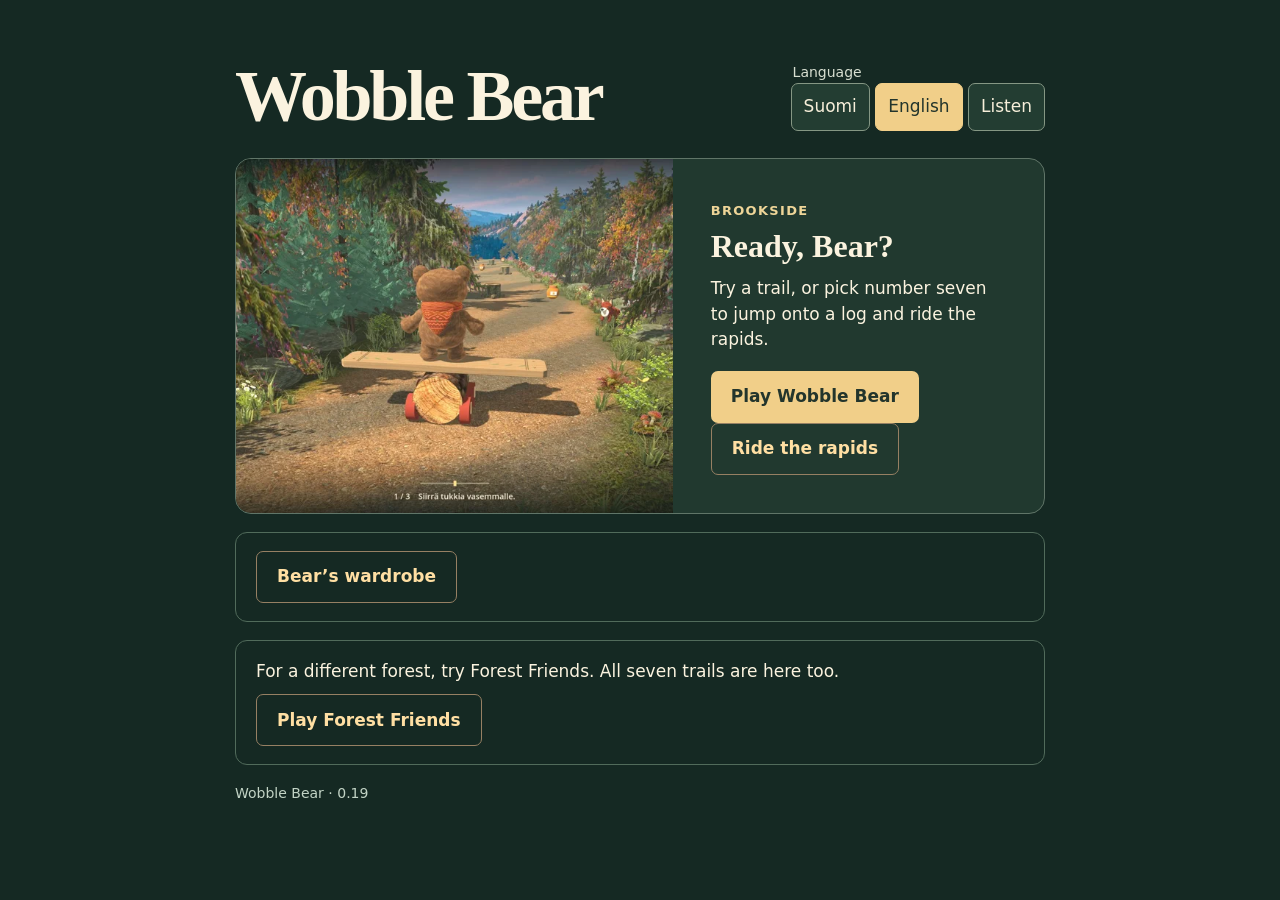
==== commit 12619813: "Refine river swimming and anchored paw contacts in 0.19" ====
--- a/index.html
+++ b/index.html
@@ -3,7 +3,7 @@
 *{box-sizing:border-box}body{margin:0;color:#fbf3df;background:#152923;font:17px/1.5 system-ui,sans-serif}main{width:min(930px,100%);margin:auto;padding:clamp(16px,5vw,60px)}header{display:flex;align-items:center;justify-content:space-between;gap:12px;flex-wrap:wrap;margin-bottom:26px}h1{margin:0;font:600 clamp(38px,7vw,72px)/1 Georgia,serif;letter-spacing:-.045em}fieldset{border:0;margin:0;padding:0}legend{font-size:14px;color:#d8dfd1}button,a{font:inherit}button{cursor:pointer;border:1px solid #859784;background:#233d32;color:#f7efda;min-height:48px;padding:7px 12px;border-radius:7px}button[aria-pressed=true],.play{background:#f1cf89;color:#23352c;border-color:#f1cf89}button:focus-visible,a:focus-visible{outline:3px solid white;outline-offset:4px}.hero{display:grid;grid-template-columns:1fr .85fr;border:1px solid #607568;border-radius:16px;overflow:hidden;background:#21392f}.hero>img{width:100%;height:100%;min-height:270px;object-fit:cover}.content{padding:clamp(18px,4vw,38px)}h2{font:600 32px/1.12 Georgia,serif;margin:6px 0 12px}p{margin:0 0 18px}.kicker{letter-spacing:.10em;font-weight:700;font-size:13px;color:#eed598}.play,.alt{display:inline-flex;align-items:center;justify-content:center;text-decoration:none;min-height:52px;padding:9px 20px;border-radius:7px;font-weight:700}.alt{color:#ffdfa3;border:1px solid #968063}.secondary{margin-top:18px;padding:18px 20px;border:1px solid #516b5b;border-radius:12px}.secondary p{margin-bottom:10px}.version{margin:18px 0;color:#c2d3c5;font-size:14px}@media(max-width:620px){.hero{display:flex;flex-direction:column}.hero>img{min-height:0;height:155px}.content{padding:18px}.play{width:100%}header{margin-bottom:14px}}
 </style></head><body><main><header><h1>Wobble Bear</h1><fieldset><legend id="language">Language</legend><button type="button" id="fi" lang="fi">Suomi</button> <button type="button" id="en" lang="en">English</button> <button id="listen" type="button">Listen</button><audio id="welcome" preload="none"></audio></fieldset></header>
 <div class="hero"><img src="puronvarsi.webp" alt=""><section class="content"><span class="kicker" id="tag">BROOKSIDE</span><h2 id="headline">Ready, Bear?</h2><p id="how">Try a trail, or pick number seven to jump onto a log and ride the rapids.</p><a class="play" id="play" href="puronvarsi/?lang=en">Play Wobble Bear</a> <a class="alt" id="rapids" href="puronvarsi/?lang=en&amp;trail=rapids">Ride the rapids</a></section></div>
-<section class="secondary"><a class="alt" id="closet" href="puronvarsi/?lang=en&amp;wardrobe=1">Bear’s wardrobe</a></section><section class="secondary"><p id="forest">For a different forest, try Forest Friends. All seven trails are here too.</p><a class="alt" id="other" href="metsanvaki/?lang=en">Play Forest Friends</a></section><p class="version">Wobble Bear · 0.18</p></main>
+<section class="secondary"><a class="alt" id="closet" href="puronvarsi/?lang=en&amp;wardrobe=1">Bear’s wardrobe</a></section><section class="secondary"><p id="forest">For a different forest, try Forest Friends. All seven trails are here too.</p><a class="alt" id="other" href="metsanvaki/?lang=en">Play Forest Friends</a></section><p class="version">Wobble Bear · 0.19</p></main>
 <script>const copy={en:{closet:"Bear’s wardrobe",listen:"Listen",rapids:"Ride the rapids",language:"Language",tag:"BROOKSIDE",headline:"Ready, Bear?",how:"Try a trail, or pick number seven to jump onto a log and ride the rapids.",play:"Play Wobble Bear",forest:"For a different forest, try Forest Friends. All seven trails are here too.",other:"Play Forest Friends"},fi:{closet:"Karhun vaatekaappi",listen:"Kuuntele",rapids:"Laske Teron koski",language:"Kieli",tag:"PURONVARSI",headline:"Lähdetäänkö, karhu?",how:"Valitse metsäretki tai kokeile kenttää seitsemän. Siinä karhu hyppää tukille ja laskee koskea.",play:"Pelaa Wobble Bearia",forest:"Haluatko toiseen metsään? Metsänväessä voit pelata samat seitsemän kenttää.",other:"Pelaa Metsänväkeä"}};
 const query=new URL(location.href).searchParams.get("lang");let lang="en";try{if(localStorage.getItem("wobble.language")==="fi")lang="fi"}catch{}if(query==="en"||query==="fi")lang=query;
 function choose(l){lang=l;document.documentElement.lang=l;for(const [id,s] of Object.entries(copy[l]))document.getElementById(id).textContent=s;for(const code of ["fi","en"])document.getElementById(code).setAttribute("aria-pressed",String(l===code));document.getElementById("play").href="puronvarsi/?lang="+l;document.getElementById("rapids").href="puronvarsi/?trail=rapids&lang="+l;document.getElementById("closet").href="puronvarsi/?wardrobe=1&lang="+l;document.getElementById("other").href="metsanvaki/?lang="+l;try{localStorage.setItem("wobble.language",l)}catch{}try{const u=new URL(location.href);u.searchParams.set("lang",l);history.replaceState(null,"",u)}catch{}}
